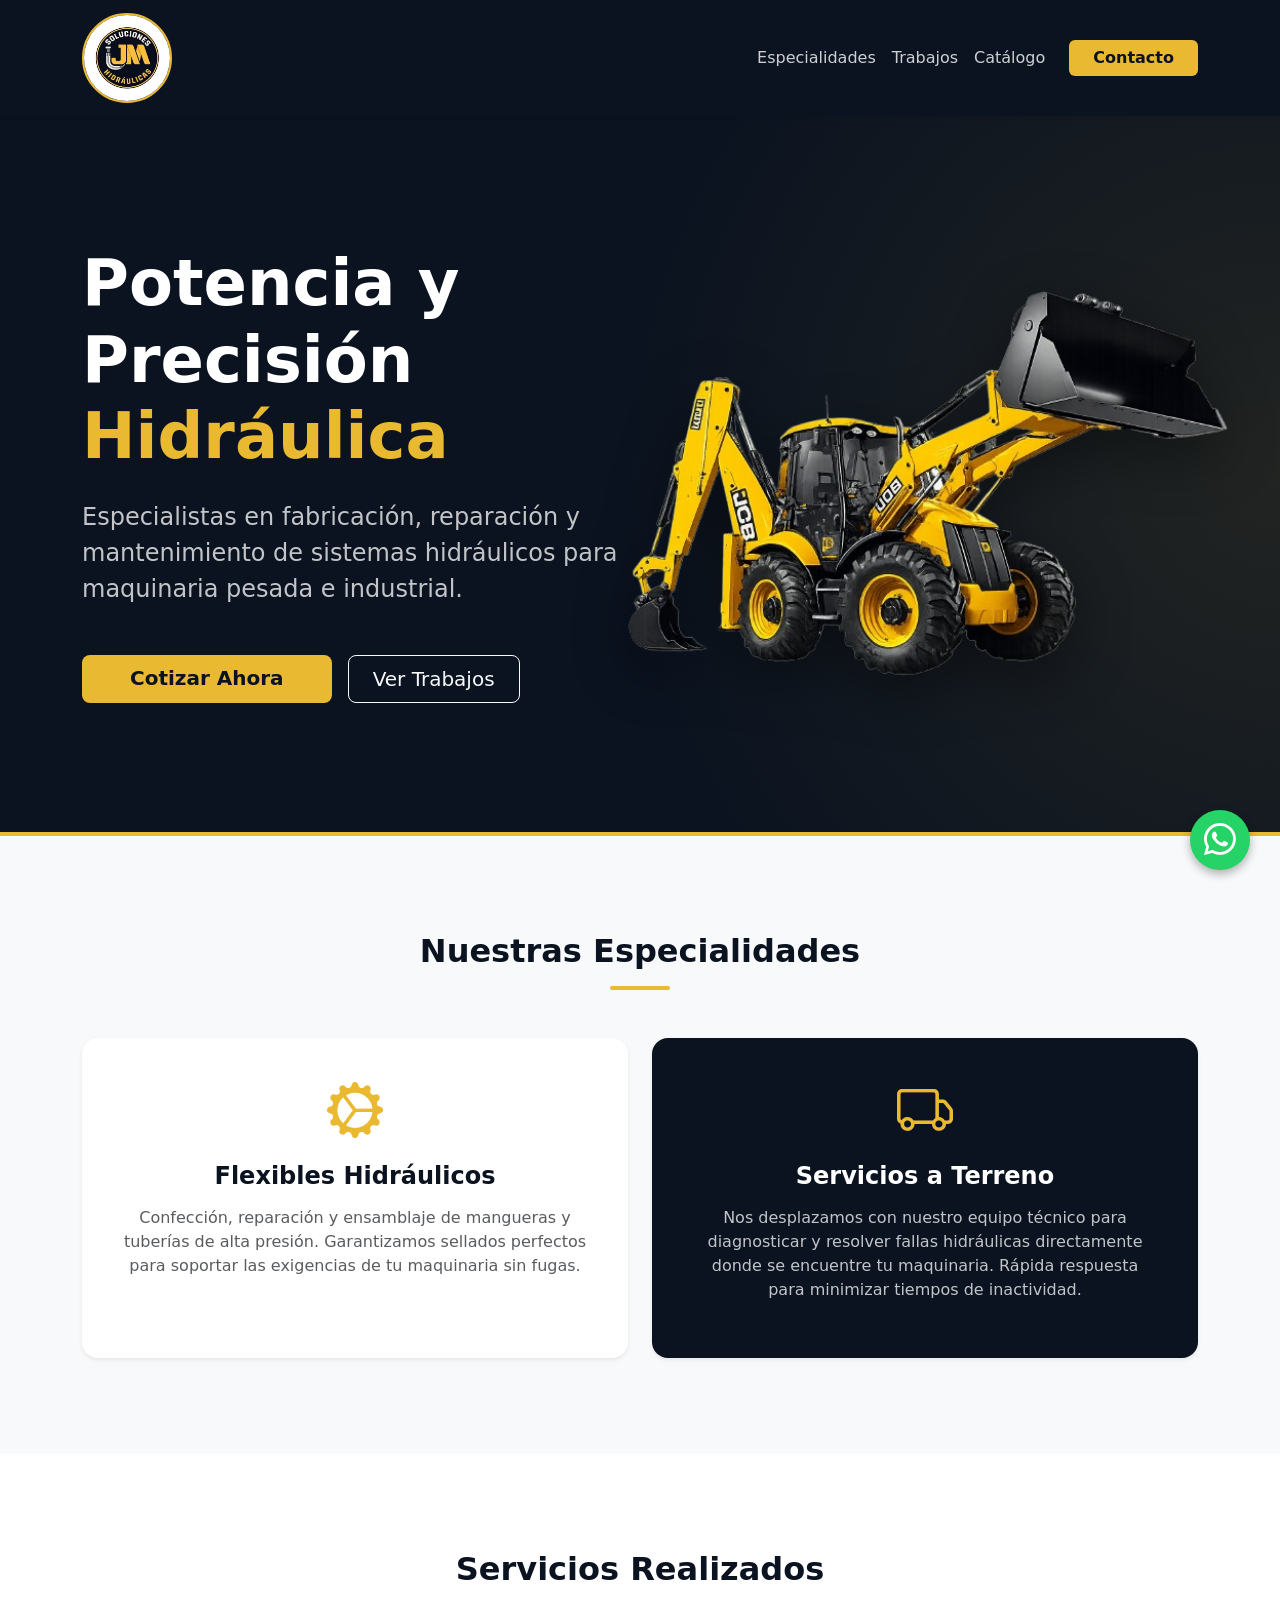
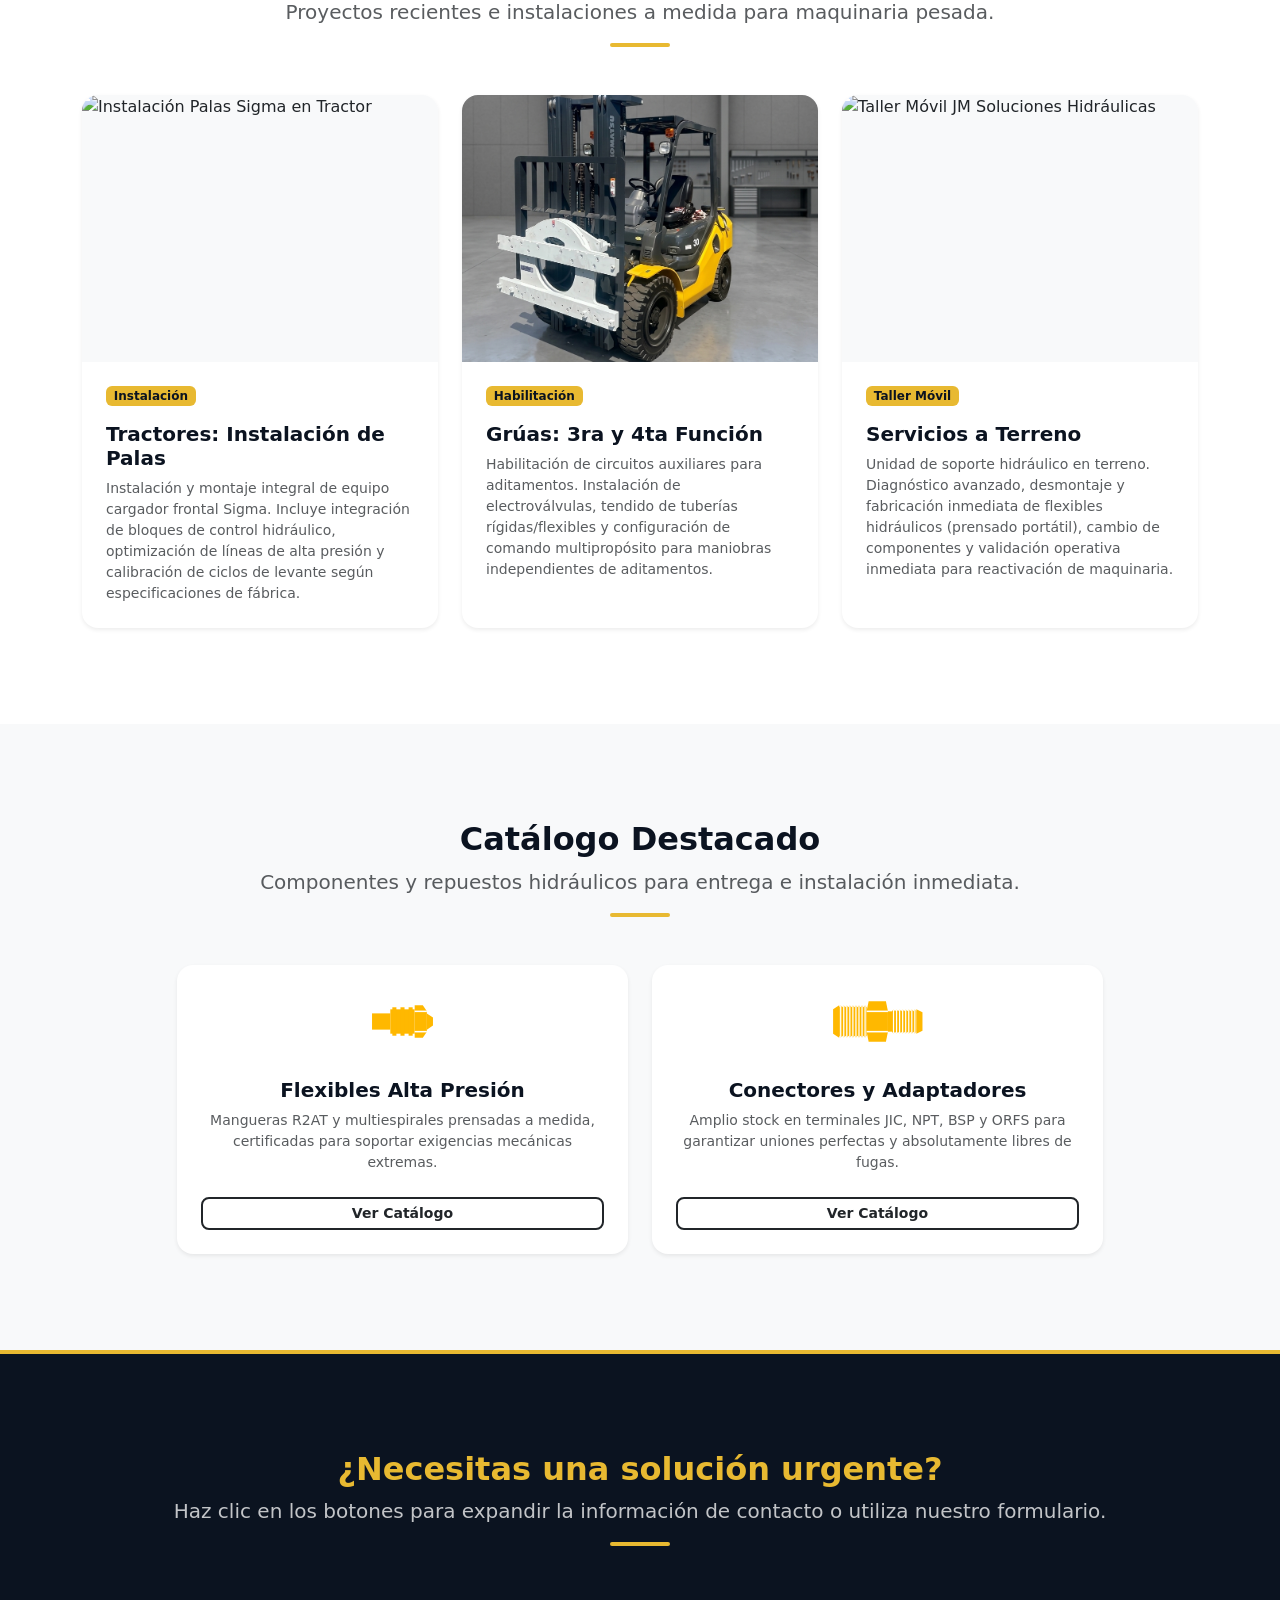
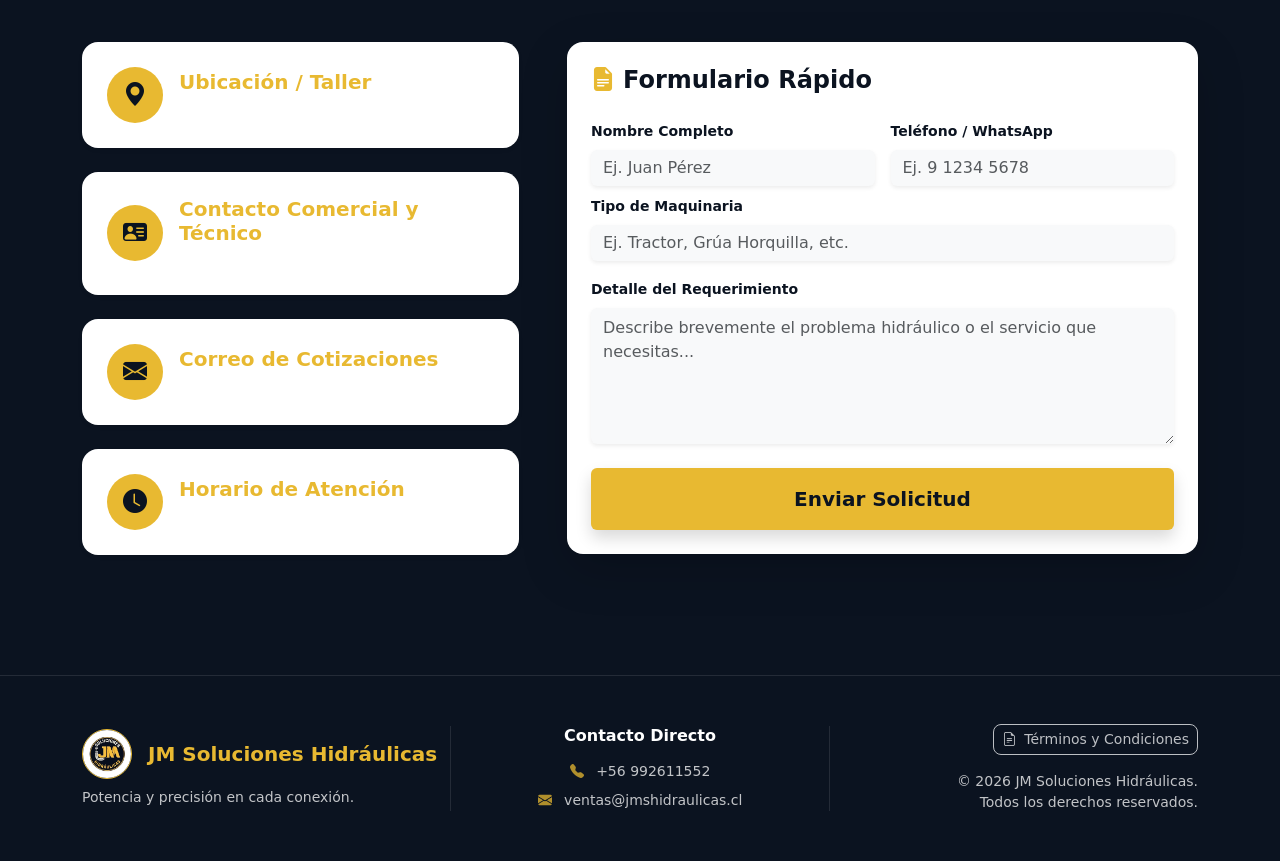
==== index.html @ 1ecbde86 "Add files via upload" ====
<!DOCTYPE html>
<html lang="es">
<head>
    <meta charset="UTF-8">
    <meta name="viewport" content="width=device-width, initial-scale=1.0">
    <title>JM Soluciones Hidráulicas</title>
    
    <meta name="description" content="Expertos en sistemas hidráulicos, maquinaria pesada y adaptaciones en Santiago.">
    
    <link rel="preconnect" href="https://fonts.googleapis.com">
    <link rel="preconnect" href="https://fonts.gstatic.com" crossorigin>
    <link href="https://fonts.googleapis.com/css2?family=Inter:wght@300;400;500;600;700;800&display=swap" rel="stylesheet">
    
    <link href="https://cdn.jsdelivr.net/npm/bootstrap@5.3.3/dist/css/bootstrap.min.css" rel="stylesheet">
    <link rel="stylesheet" href="https://cdn.jsdelivr.net/npm/bootstrap-icons@1.11.3/font/bootstrap-icons.min.css">
    
<link rel="stylesheet" href="css/app.css"></head>
<body class="d-flex flex-column min-vh-100">

    <nav class="navbar navbar-expand-lg navbar-dark bg-navy sticky-top shadow-sm">
        <div class="container">
            <a class="navbar-brand d-flex align-items-center" href="#home">
                <img src="Imagenes/logo.jpeg" alt="Logo JM Soluciones Hidráulicas" width="90" height="90" class="d-inline-block align-text-top rounded-circle border border-2 border-gold">
            </a>
            <button class="navbar-toggler border-0" type="button" data-bs-toggle="collapse" data-bs-target="#navbarNav">
                <span class="navbar-toggler-icon"></span>
            </button>
            <div class="collapse navbar-collapse" id="navbarNav">
                <ul class="navbar-nav ms-auto fw-medium align-items-center">
                    <li class="nav-item"><a class="nav-link nav-hover" href="#flexibles">Especialidades</a></li>
                    <li class="nav-item"><a class="nav-link nav-hover" href="#realizados">Trabajos</a></li>
                    <li class="nav-item"><a class="nav-link nav-hover" href="#catalogo">Catálogo</a></li>
                    <li class="nav-item ms-lg-3"><a class="btn btn-gold fw-bold px-4" href="#contacto">Contacto</a></li>
                </ul>
            </div>
        </div>
    </nav>

    <header class="hero-section text-white d-flex align-items-center" id="home">
        <div class="container text-center text-md-start">
            <div class="row align-items-center">
                <div class="col-md-6 py-5">
                    <h1 class="display-3 fw-bolder mb-4">
                        Potencia y Precisión <br><span class="text-gold">Hidráulica</span>
                    </h1>
                    <p class="lead mb-5 fs-4 opacity-75">
                        Especialistas en fabricación, reparación y mantenimiento de sistemas hidráulicos para maquinaria pesada e industrial.
                    </p>
                    <div class="d-flex gap-3 justify-content-center justify-content-md-start">
                        <a href="#contacto" class="btn btn-gold btn-lg fw-bold px-5">Cotizar Ahora</a>
                        <a href="#realizados" class="btn btn-outline-light btn-lg px-4">Ver Trabajos</a>
                    </div>
                </div>
                <div class="col-md-6 d-none d-md-block text-center mt-4">
                    <img src="Imagenes/heroimg.png" alt="Retroexcavadora JCB" class="img-fluid" style="max-height: 550px; transform: scale(1.15); filter: drop-shadow(0 15px 25px rgba(0,0,0,0.4));">
                </div>
            </div>
        </div>
    </header>

    <section id="flexibles" class="py-5 bg-light">
        <div class="container py-5">
            <div class="text-center mb-5">
                <h2 class="fw-bold text-navy">Nuestras Especialidades</h2>
                <div class="separator mx-auto bg-gold mt-3 mb-4"></div>
            </div>
            
            <div class="row g-4">
                <div class="col-md-6">
                    <div class="card h-100 border-0 shadow-sm service-card p-4 rounded-4">
                        <div class="card-body text-center">
                            <i class="bi bi-gear-wide-connected text-gold display-4 mb-3 d-block"></i>
                            <h3 class="h4 fw-bold text-navy">Flexibles Hidráulicos</h3>
                            <p class="text-muted mt-3">
                                Confección, reparación y ensamblaje de mangueras y tuberías de alta presión. Garantizamos sellados perfectos para soportar las exigencias de tu maquinaria sin fugas.
                            </p>
                        </div>
                    </div>
                </div>

                <div id="terreno" class="col-md-6">
                    <div class="card h-100 border-0 shadow-sm service-card p-4 rounded-4 bg-navy text-white">
                        <div class="card-body text-center">
                            <i class="bi bi-truck text-gold display-4 mb-3 d-block"></i>
                            <h3 class="h4 fw-bold text-white">Servicios a Terreno</h3>
                            <p class="opacity-75 mt-3">
                                Nos desplazamos con nuestro equipo técnico para diagnosticar y resolver fallas hidráulicas directamente donde se encuentre tu maquinaria. Rápida respuesta para minimizar tiempos de inactividad.
                            </p>
                        </div>
                    </div>
                </div>
            </div>
        </div>
    </section>

    <section id="realizados" class="py-5">
        <div class="container py-5">
            <div class="text-center mb-5">
                <h2 class="fw-bold text-navy">Servicios Realizados</h2>
                <p class="text-muted fs-5 mb-0">Proyectos recientes e instalaciones a medida para maquinaria pesada.</p>
                <div class="separator mx-auto bg-gold mt-3 mb-4"></div>
            </div>

            <div class="row g-4">
                <div class="col-lg-4 col-md-6">
                    <div class="card border-0 shadow-sm h-100 project-card overflow-hidden rounded-4">
                        <div class="ratio ratio-4x3 bg-light">
                            <img src="Imagenes/pala-sigma.png" class="card-img-top" alt="Instalación Palas Sigma en Tractor" style="object-fit: cover;">
                        </div>
                        <div class="card-body p-4 d-flex flex-column">
                            <span class="badge bg-gold text-navy mb-3 align-self-start">Instalación</span>
                            <h4 class="fw-bold text-navy h5">Tractores: Instalación de Palas</h4>
                            <p class="text-muted small mb-0">
                                Instalación y montaje integral de equipo cargador frontal Sigma. Incluye integración de bloques de control hidráulico, optimización de líneas de alta presión y calibración de ciclos de levante según especificaciones de fábrica.
                            </p>
                        </div>
                    </div>
                </div>

                <div class="col-lg-4 col-md-6">
                    <div class="card border-0 shadow-sm h-100 project-card overflow-hidden rounded-4">
                        <div class="ratio ratio-4x3 bg-light">
                            <img src="Imagenes/tercera-funcion.png" class="card-img-top" alt="Habilitación 3ra y 4ta función en Grúa Horquilla" style="object-fit: cover;">
                        </div>
                        <div class="card-body p-4 d-flex flex-column">
                            <span class="badge bg-gold text-navy mb-3 align-self-start">Habilitación</span>
                            <h4 class="fw-bold text-navy h5">Grúas: 3ra y 4ta Función</h4>
                            <p class="text-muted small mb-0">
                                Habilitación de circuitos auxiliares para aditamentos. Instalación de electroválvulas, tendido de tuberías rígidas/flexibles y configuración de comando multipropósito para maniobras independientes de aditamentos.
                            </p>
                        </div>
                    </div>
                </div>

                <div class="col-lg-4 col-md-6">
                    <div class="card border-0 shadow-sm h-100 project-card overflow-hidden rounded-4">
                        <div class="ratio ratio-4x3 bg-light">
                            <img src="Imagenes/taller-movil.png" class="card-img-top" alt="Taller Móvil JM Soluciones Hidráulicas" style="object-fit: cover;">
                        </div>
                        <div class="card-body p-4 d-flex flex-column">
                            <span class="badge bg-gold text-navy mb-3 align-self-start">Taller Móvil</span>
                            <h4 class="fw-bold text-navy h5">Servicios a Terreno</h4>
                            <p class="text-muted small mb-0">
                                Unidad de soporte hidráulico en terreno. Diagnóstico avanzado, desmontaje y fabricación inmediata de flexibles hidráulicos (prensado portátil), cambio de componentes y validación operativa inmediata para reactivación de maquinaria.
                            </p>
                        </div>
                    </div>
                </div>
            </div>
        </div>
    </section>

    <section id="catalogo" class="py-5 bg-light">
        <div class="container py-5">
            <div class="text-center mb-5">
                <h2 class="fw-bold text-navy">Catálogo Destacado</h2>
                <p class="text-muted fs-5 mb-0">Componentes y repuestos hidráulicos para entrega e instalación inmediata.</p>
                <div class="separator mx-auto bg-gold mt-3 mb-4"></div>
            </div>

            <div class="row g-4 justify-content-center">
                
                <div class="col-lg-5 col-md-6">
                    <div class="card h-100 border-0 shadow-sm rounded-4 text-center p-4 d-flex flex-column transition-hover">
                        <div class="mb-4">
                            <svg xmlns="http://www.w3.org/2000/svg" viewBox="0 0 64 64" style="height: 65px; width: auto;" fill="#FFB800">
                                <path d="M2,24 h18 v16 h-18 z" />
                                <path d="M20,20 h24 v24 h-24 z" />
                                <path d="M22,18 h4 v28 h-4 z" />
                                <path d="M30,18 h4 v28 h-4 z" />
                                <path d="M38,18 h4 v28 h-4 z" />
                                <polygon points="44,16 52,16 56,22 56,42 52,48 44,48" />
                                <line x1="56" y1="22" x2="44" y2="22" stroke="#ffffff" stroke-width="1.5" />
                                <line x1="56" y1="42" x2="44" y2="42" stroke="#ffffff" stroke-width="1.5" />
                                <polygon points="56,24 62,28 62,36 56,40" />
                            </svg>
                        </div>
                        <h5 class="fw-bold text-navy">Flexibles Alta Presión</h5>
                        <p class="text-muted small mb-4">Mangueras R2AT y multiespirales prensadas a medida, certificadas para soportar exigencias mecánicas extremas.</p>
                        <a href="mangueras.html" class="btn btn-outline-dark mt-auto btn-sm fw-bold border-2 rounded-3">Ver Catálogo</a>
                    </div>
                </div>

                <div class="col-lg-5 col-md-6">
                    <div class="card h-100 border-0 shadow-sm rounded-4 text-center p-4 d-flex flex-column transition-hover">
                        <div class="mb-4">
                            <svg xmlns="http://www.w3.org/2000/svg" viewBox="0 0 100 64" style="height: 65px; width: auto;" fill="#FFB800">
                                <polygon points="12,16 6,20 6,44 12,48" />
                                <path d="M 12,18 l 1.5,-2 l 1.5,2 l 1.5,-2 l 1.5,2 l 1.5,-2 l 1.5,2 l 1.5,-2 l 1.5,2 l 1.5,-2 l 1.5,2 l 1.5,-2 l 1.5,2 l 1.5,-2 l 1.5,2 l 1.5,-2 l 1.5,2 l 1.5,-2 l 1.5,2 v 28 l -1.5,2 l -1.5,-2 l -1.5,2 l -1.5,-2 l -1.5,2 l -1.5,-2 l -1.5,2 l -1.5,-2 l -1.5,2 l -1.5,-2 l -1.5,2 l -1.5,-2 l -1.5,2 l -1.5,-2 l -1.5,2 l -1.5,-2 l -1.5,2 l -1.5,-2 z" />
                                <path d="M13.5,16 v32 M16.5,16 v32 M19.5,16 v32 M22.5,16 v32 M25.5,16 v32 M28.5,16 v32 M31.5,16 v32 M34.5,16 v32 M37.5,16 v32" stroke="#ffffff" stroke-width="1.2" />
                                <polygon points="41,12 58,12 60,22 39,22" />
                                <polygon points="39,22 60,22 60,42 39,42" />
                                <polygon points="39,42 60,42 58,52 41,52" />
                                <line x1="39" y1="22" x2="60" y2="22" stroke="#ffffff" stroke-width="1.5" />
                                <line x1="39" y1="42" x2="60" y2="42" stroke="#ffffff" stroke-width="1.5" />
                                <rect x="60" y="22" width="4" height="20" />
                                <path d="M 64,22 l 1.5,-2 l 1.5,2 l 1.5,-2 l 1.5,2 l 1.5,-2 l 1.5,2 l 1.5,-2 l 1.5,2 l 1.5,-2 l 1.5,2 l 1.5,-2 l 1.5,2 l 1.5,-2 l 1.5,2 l 1.5,-2 l 1.5,2 v 20 l -1.5,2 l -1.5,-2 l -1.5,2 l -1.5,-2 l -1.5,2 l -1.5,-2 l -1.5,2 l -1.5,-2 l -1.5,2 l -1.5,-2 l -1.5,2 l -1.5,-2 l -1.5,2 l -1.5,-2 l -1.5,2 l -1.5,-2 z" />
                                <path d="M65.5,20 v24 M68.5,20 v24 M71.5,20 v24 M74.5,20 v24 M77.5,20 v24 M80.5,20 v24 M83.5,20 v24 M86.5,20 v24" stroke="#ffffff" stroke-width="1.2" />
                                <polygon points="88,20 94,23 94,41 88,44" />
                            </svg>
                        </div>
                        <h5 class="fw-bold text-navy">Conectores y Adaptadores</h5>
                        <p class="text-muted small mb-4">Amplio stock en terminales JIC, NPT, BSP y ORFS para garantizar uniones perfectas y absolutamente libres de fugas.</p>
                        <a href="mangueras.html" class="btn btn-outline-dark mt-auto btn-sm fw-bold border-2 rounded-3">Ver Catálogo</a>
                    </div>
                </div>

            </div>
        </div>
    </section>

    <section id="contacto" class="py-5 bg-navy text-white" style="border-top: 4px solid var(--jm-gold);">
        <div class="container py-5">
            <div class="text-center mb-5">
                <h2 class="fw-bold text-gold">¿Necesitas una solución urgente?</h2>
                <p class="lead opacity-75">Haz clic en los botones para expandir la información de contacto o utiliza nuestro formulario.</p>
                <div class="separator mx-auto bg-gold mt-3 mb-4"></div>
            </div>

            <div class="row g-5 mt-2 align-items-start">
                
                <div class="col-lg-5">
                    
                    <div class="mb-4">
                        <button class="btn btn-contact w-100 d-flex align-items-center bg-white bg-opacity-5 p-4 rounded-4 border border-white border-opacity-10 shadow-sm" data-bs-toggle="collapse" data-bs-target="#collapseDireccion" aria-expanded="false">
                            <div class="icon-box bg-gold text-navy rounded-circle p-3 me-3 flex-shrink-0">
                                <i class="bi bi-geo-alt-fill fs-4"></i>
                            </div>
                            <div>
                                <h5 class="mb-1 fw-bold text-gold">Ubicación / Taller</h5>
                                <p class="mb-0 opacity-75 small text-white">Haz clic para ver dirección</p>
                            </div>
                        </button>
                        <div class="collapse mt-2" id="collapseDireccion">
                            <div class="card card-body bg-white bg-opacity-10 border-0 rounded-4 p-4 text-white">
                                <p class="mb-0 d-flex align-items-center">
                                    <i class="bi bi-pin-map-fill text-gold me-3 fs-4"></i> 
                                    <span class="fs-5 fw-medium">Américo Vespucio 1838, Quilicura</span>
                                </p>
                            </div>
                        </div>
                    </div>

                    <div class="mb-4">
                        <button class="btn btn-contact w-100 d-flex align-items-center bg-white bg-opacity-5 p-4 rounded-4 border border-white border-opacity-10 shadow-sm" data-bs-toggle="collapse" data-bs-target="#collapsePersonal" aria-expanded="false">
                            <div class="icon-box bg-gold text-navy rounded-circle p-3 me-3 flex-shrink-0">
                                <i class="bi bi-person-vcard-fill fs-4"></i>
                            </div>
                            <div>
                                <h5 class="mb-1 fw-bold text-gold">Contacto Comercial y Técnico</h5>
                                <p class="mb-0 opacity-75 small text-white">Haz clic para ver al equipo</p>
                            </div>
                        </button>
                        <div class="collapse mt-2" id="collapsePersonal">
                            <div class="card card-body bg-white bg-opacity-10 border-0 rounded-4 p-4 text-white">
                                <div class="mb-4">
                                    <h5 class="fw-bold mb-1">José Molina</h5>
                                    <p class="text-gold small mb-2">Gerente General</p>
                                    <p class="mb-0 small"><i class="bi bi-envelope text-gold me-2"></i> josemolina@jmshidraulicas.cl</p>
                                </div>
                                <div class="mb-4">
                                    <h5 class="fw-bold mb-1">Daniel Molina</h5>
                                    <p class="text-gold small mb-2">Gerente Comercial</p>
                                    <p class="mb-0 small"><i class="bi bi-envelope text-gold me-2"></i> danielmolina@jmshidraulicas.cl</p>
                                </div>
                                <div>
                                    <h5 class="fw-bold mb-1">Jesús Rincón</h5>
                                    <p class="text-gold small mb-2">Jefe de Operaciones</p>
                                    <p class="mb-1 small"><i class="bi bi-whatsapp text-gold me-2"></i> +56 940963513</p>
                                    <p class="mb-0 small"><i class="bi bi-envelope text-gold me-2"></i> ventas@jmshidraulicas.cl</p>
                                </div>
                            </div>
                        </div>
                    </div>

                    <div class="mb-4">
                        <button class="btn btn-contact w-100 d-flex align-items-center bg-white bg-opacity-5 p-4 rounded-4 border border-white border-opacity-10 shadow-sm" data-bs-toggle="collapse" data-bs-target="#collapseCorreo" aria-expanded="false">
                            <div class="icon-box bg-gold text-navy rounded-circle p-3 me-3 flex-shrink-0">
                                <i class="bi bi-envelope-fill fs-4"></i>
                            </div>
                            <div>
                                <h5 class="mb-1 fw-bold text-gold">Correo de Cotizaciones</h5>
                                <p class="mb-0 opacity-75 small text-white">Haz clic para ver correo</p>
                            </div>
                        </button>
                        <div class="collapse mt-2" id="collapseCorreo">
                            <div class="card card-body bg-white bg-opacity-10 border-0 rounded-4 p-4 text-white">
                                <p class="mb-0 d-flex align-items-center">
                                    <i class="bi bi-envelope-paper text-gold me-3 fs-4"></i> 
                                    <span class="fs-5 fw-medium">ventas@jmshidraulicas.cl</span>
                                </p>
                            </div>
                        </div>
                    </div>

                    <div class="mb-4">
                        <button class="btn btn-contact w-100 d-flex align-items-center bg-white bg-opacity-5 p-4 rounded-4 border border-white border-opacity-10 shadow-sm" data-bs-toggle="collapse" data-bs-target="#collapseHorario" aria-expanded="false">
                            <div class="icon-box bg-gold text-navy rounded-circle p-3 me-3 flex-shrink-0">
                                <i class="bi bi-clock-fill fs-4"></i>
                            </div>
                            <div>
                                <h5 class="mb-1 fw-bold text-gold">Horario de Atención</h5>
                                <p class="mb-0 opacity-75 small text-white">Haz clic para ver disponibilidad</p>
                            </div>
                        </button>
                        <div class="collapse mt-2" id="collapseHorario">
                            <div class="card card-body bg-white bg-opacity-10 border-0 rounded-4 p-4 text-white">
                                <ul class="list-unstyled mb-0">
                                    <li class="mb-3">
                                        <strong class="text-gold d-block mb-1"><i class="bi bi-calendar3 me-2"></i>Lunes a Jueves:</strong>
                                        <span class="ms-4">08:30 a 17:30 hrs</span>
                                    </li>
                                    <li>
                                        <strong class="text-gold d-block mb-1"><i class="bi bi-calendar-event me-2"></i>Viernes:</strong>
                                        <span class="ms-4">08:30 a 14:00 hrs</span>
                                    </li>
                                </ul>
                            </div>
                        </div>
                    </div>

                </div>

                <div class="col-lg-7">
                    <div class="card bg-white text-dark rounded-4 p-4 border-0 shadow-lg">
                        <h4 class="fw-bold text-navy mb-4"><i class="bi bi-file-earmark-text-fill text-gold me-2"></i>Formulario Rápido</h4>
                        <form id="contactoForm" action="https://formspree.io/f/xlgvagyr" method="POST">
                            <div class="row g-3">
                                <div class="col-md-6 mb-2">
                                    <label class="form-label fw-bold text-navy small">Nombre Completo</label>
                                    <input type="text" name="nombre" class="form-control bg-light border-0 py-2.5 shadow-sm" placeholder="Ej. Juan Pérez" required>
                                </div>
                                <div class="col-md-6 mb-2">
                                    <label class="form-label fw-bold text-navy small">Teléfono / WhatsApp</label>
                                    <input type="tel" name="telefono" class="form-control bg-light border-0 py-2.5 shadow-sm" placeholder="Ej. 9 1234 5678" minlength="8" maxlength="15" title="Ingresa un número de contacto válido" required>
                                </div>
                            </div>
                            <div class="mb-3">
                                <label class="form-label fw-bold text-navy small">Tipo de Maquinaria</label>
                                <input type="text" name="maquinaria" class="form-control bg-light border-0 py-2.5 shadow-sm" placeholder="Ej. Tractor, Grúa Horquilla, etc." required>
                            </div>
                            <div class="mb-4">
                                <label class="form-label fw-bold text-navy small">Detalle del Requerimiento</label>
                                <textarea name="requerimiento" class="form-control bg-light border-0 py-2 shadow-sm" rows="5" placeholder="Describe brevemente el problema hidráulico o el servicio que necesitas..." required></textarea>
                            </div>
                            
                            <button type="submit" class="btn btn-gold w-100 py-3 fw-bold fs-5 shadow mt-auto">Enviar Solicitud</button>
                        </form>
                    </div>
                </div>

            </div>
        </div>
    </section>

    <footer class="bg-navy text-white py-5" style="border-top: 1px solid rgba(255, 255, 255, 0.1); margin-top: auto;">
        <div class="container">
            <div class="row gy-4 align-items-center">
                
                <div class="col-md-4 text-center text-md-start">
                    <div class="d-flex align-items-center justify-content-center justify-content-md-start mb-2">
                        <img src="Imagenes/logo.jpeg" alt="Logo JM Soluciones" width="50" height="50" class="rounded-circle border border-gold me-3">
                        <span class="fw-bold fs-5 text-gold">JM Soluciones Hidráulicas</span>
                    </div>
                    <p class="small opacity-75 mb-0">Potencia y precisión en cada conexión.</p>
                </div>

                <div class="col-md-4 text-center border-start border-end border-light border-opacity-10">
                    <h6 class="fw-bold text-white mb-3">Contacto Directo</h6>
                    <ul class="list-unstyled mb-0 small opacity-75">
                        <li class="mb-2">
                            <i class="bi bi-telephone-fill text-gold me-2"></i> +56 992611552
                        </li>
                        <li>
                            <i class="bi bi-envelope-fill text-gold me-2"></i> ventas@jmshidraulicas.cl
                        </li>
                    </ul>
                </div>

                <div class="col-md-4 text-center text-md-end">
                    <a href="terminos.html" class="btn btn-outline-light btn-sm mb-3 opacity-75" style="border-radius: 8px;">
                        <i class="bi bi-file-earmark-text me-1"></i> Términos y Condiciones
                    </a>
                    <div class="opacity-75 small">
                        &copy; 2026 JM Soluciones Hidráulicas.<br>
                        Todos los derechos reservados.
                    </div>
                </div>

            </div>
        </div>
    </footer>

    <script src="https://cdn.jsdelivr.net/npm/bootstrap@5.3.3/dist/js/bootstrap.bundle.min.js"></script>

    <script src="js/app.js"></script>

</body>
</html>
---- css/app.css ----
/* =========================================
   Variables y Paleta de Colores
========================================= */
:root {
  --jm-navy: #0B1320; /* Azul marino muy oscuro del fondo del logo */
  --jm-gold: #E8B931; /* Amarillo/Dorado de las letras JM */
  --jm-gold-hover: #fcd555;
}

.bg-navy { background-color: var(--jm-navy) !important; }
.text-navy { color: var(--jm-navy) !important; }
.bg-gold { background-color: var(--jm-gold) !important; }
.text-gold { color: var(--jm-gold) !important; }

/* =========================================
   Botones Personalizados
========================================= */
.btn-gold {
  background-color: var(--jm-gold);
  color: var(--jm-navy);
  border: none;
  transition: all 0.3s ease;
}

.btn-gold:hover {
  background-color: var(--jm-gold-hover);
  color: var(--jm-navy);
  transform: translateY(-2px);
  box-shadow: 0 4px 12px rgba(232, 185, 49, 0.3);
}

/* Efecto hover para los botones desplegables de contacto */
.btn-contact {
    text-align: left;
    transition: all 0.3s ease;
    cursor: pointer;
}

.btn-contact:hover {
    background-color: rgba(255, 255, 255, 0.1) !important;
    transform: translateX(5px);
}

.btn-contact, .btn-contact:focus, .btn-contact:active {
    color: inherit;
    outline: none;
    box-shadow: none;
}

/* Botón de WhatsApp Flotante */
.whatsapp-float {
    position: fixed;
    width: 60px;
    height: 60px;
    bottom: 30px;
    right: 30px;
    background-color: #25d366;
    color: #FFF;
    border-radius: 50px;
    text-align: center;
    font-size: 32px;
    box-shadow: 0px 4px 10px rgba(0, 0, 0, 0.3);
    z-index: 1000;
    display: flex;
    align-items: center;
    justify-content: center;
    text-decoration: none;
    transition: all 0.3s ease;
}

.whatsapp-float:hover {
    background-color: #128C7E;
    color: #FFF;
    transform: scale(1.1);
}

/* =========================================
   Navegación y Hero Section
========================================= */
.nav-hover {
  color: rgba(255, 255, 255, 0.8) !important;
  transition: color 0.3s ease;
  position: relative;
}
.nav-hover:hover {
  color: var(--jm-gold) !important;
}

.hero-section {
  background-color: var(--jm-navy);
  background-image: radial-gradient(circle at right center, rgba(232,185,49,0.1) 0%, transparent 50%);
  min-height: 80vh;
  border-bottom: 4px solid var(--jm-gold);
}

/* =========================================
   Tarjetas, Animaciones y Detalles
========================================= */
.service-card, .project-card {
  transition: all 0.3s cubic-bezier(0.4, 0, 0.2, 1);
  cursor: default;
}

.service-card:hover, .project-card:hover {
  transform: translateY(-8px);
}

/* Efecto hover para las tarjetas del catálogo SVG */
.transition-hover { 
    transition: transform 0.3s; 
} 

.transition-hover:hover { 
    transform: translateY(-10px); 
}

.border-gold { border-color: var(--jm-gold) !important; }
.separator { height: 4px; width: 60px; border-radius: 2px; }
.icon-box { width: 56px; height: 56px; display: flex; align-items: center; justify-content: center; }
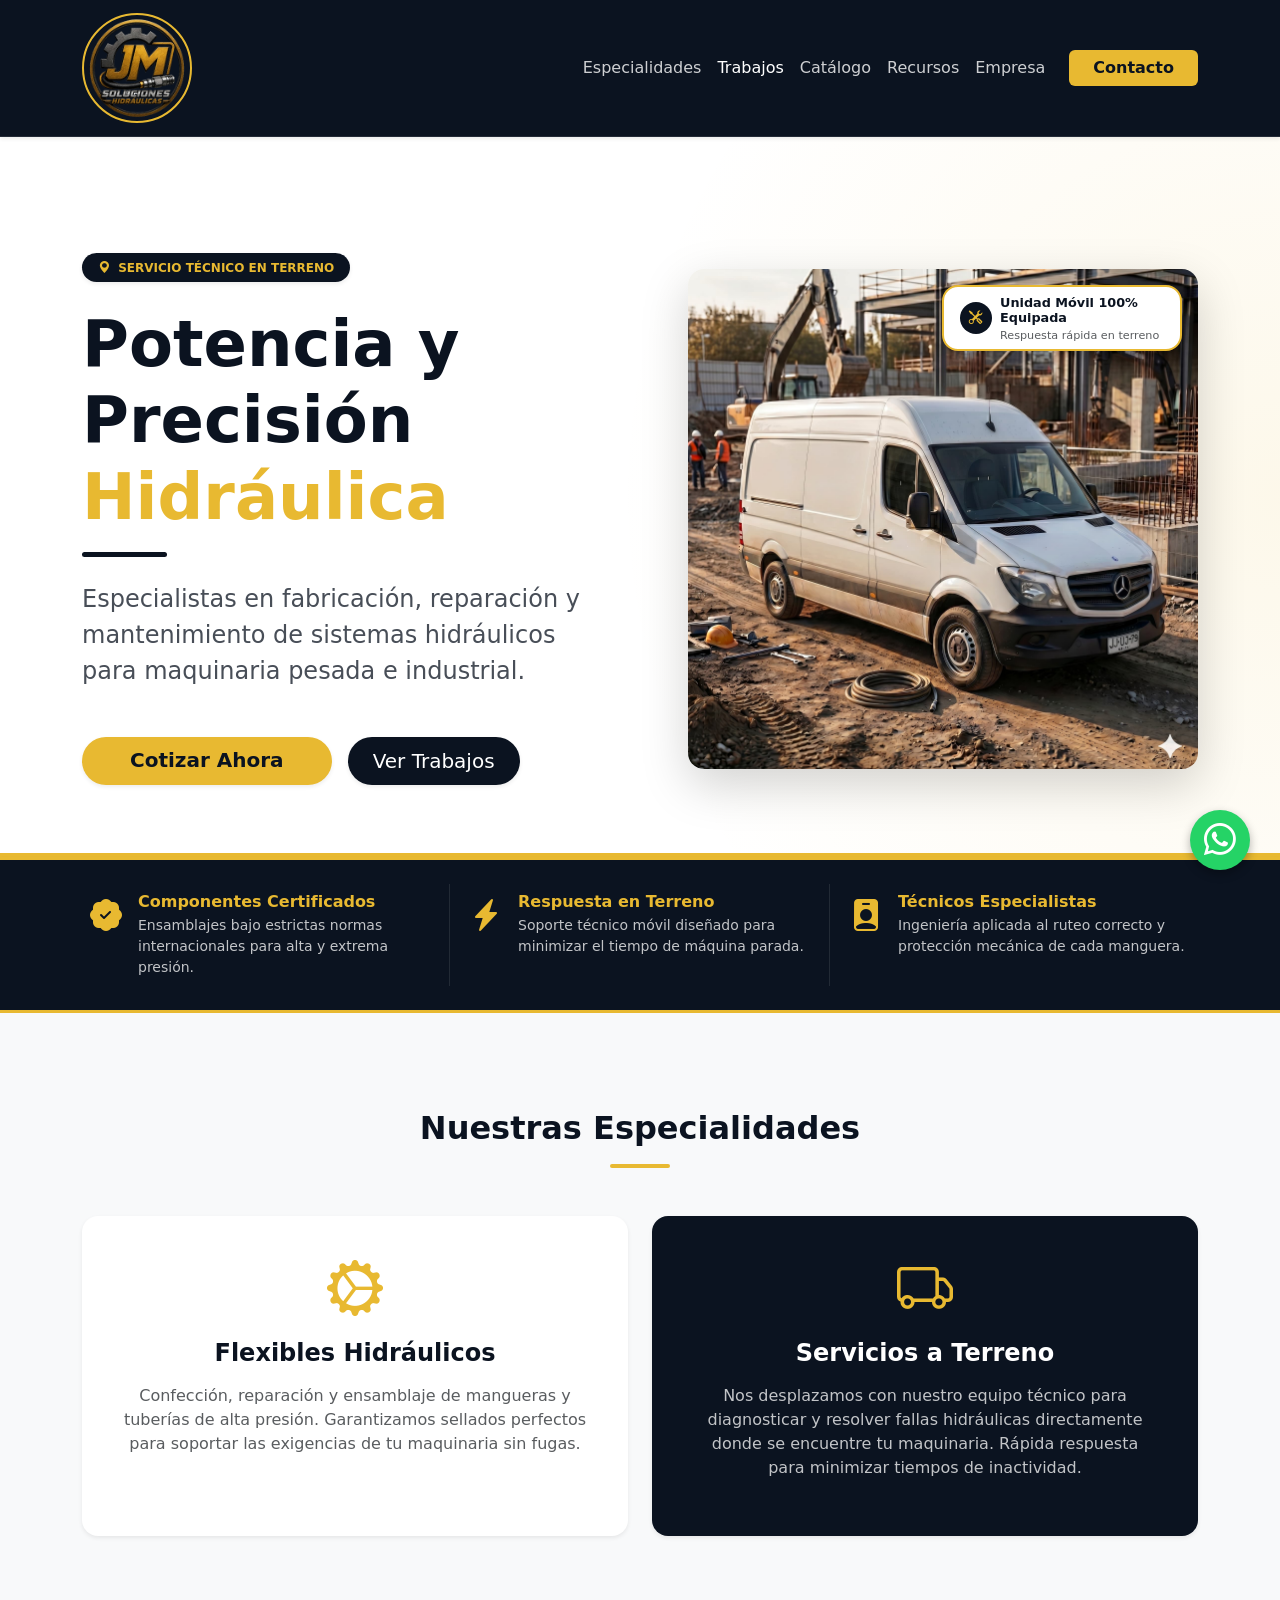
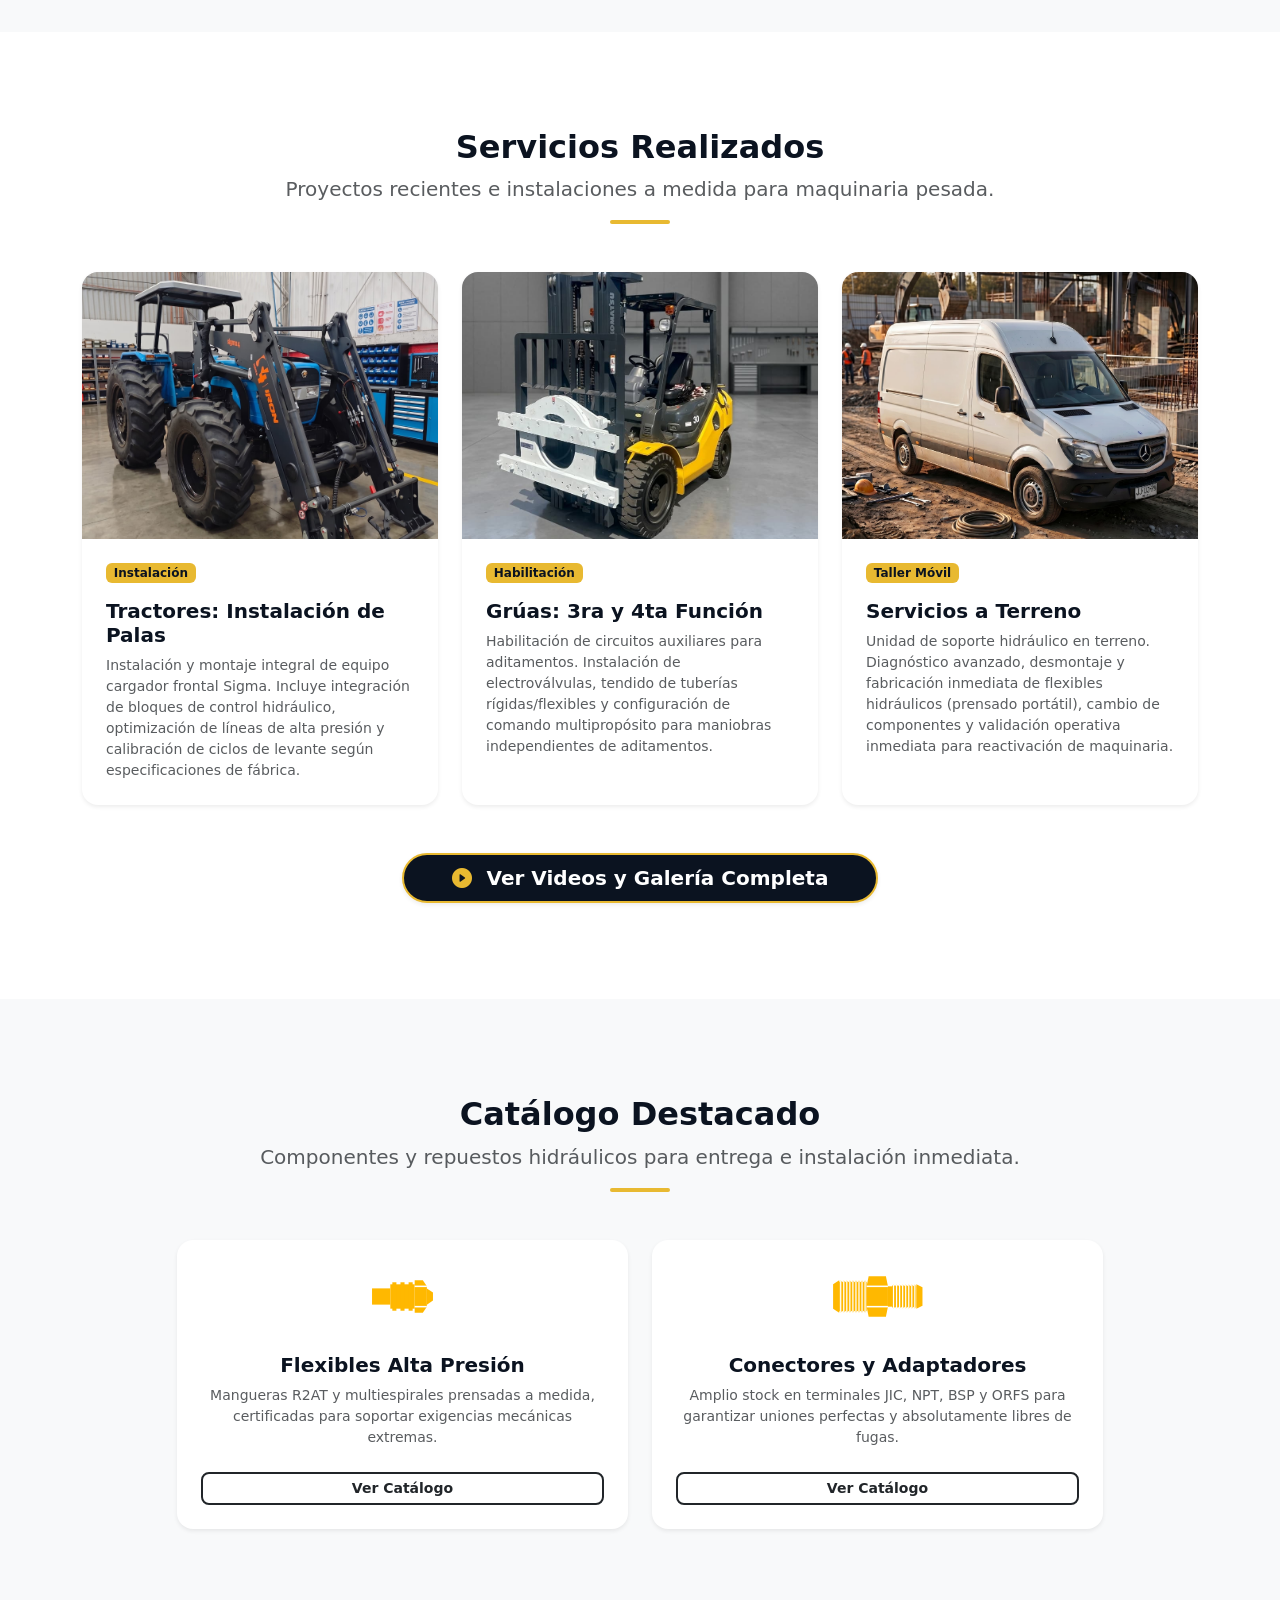
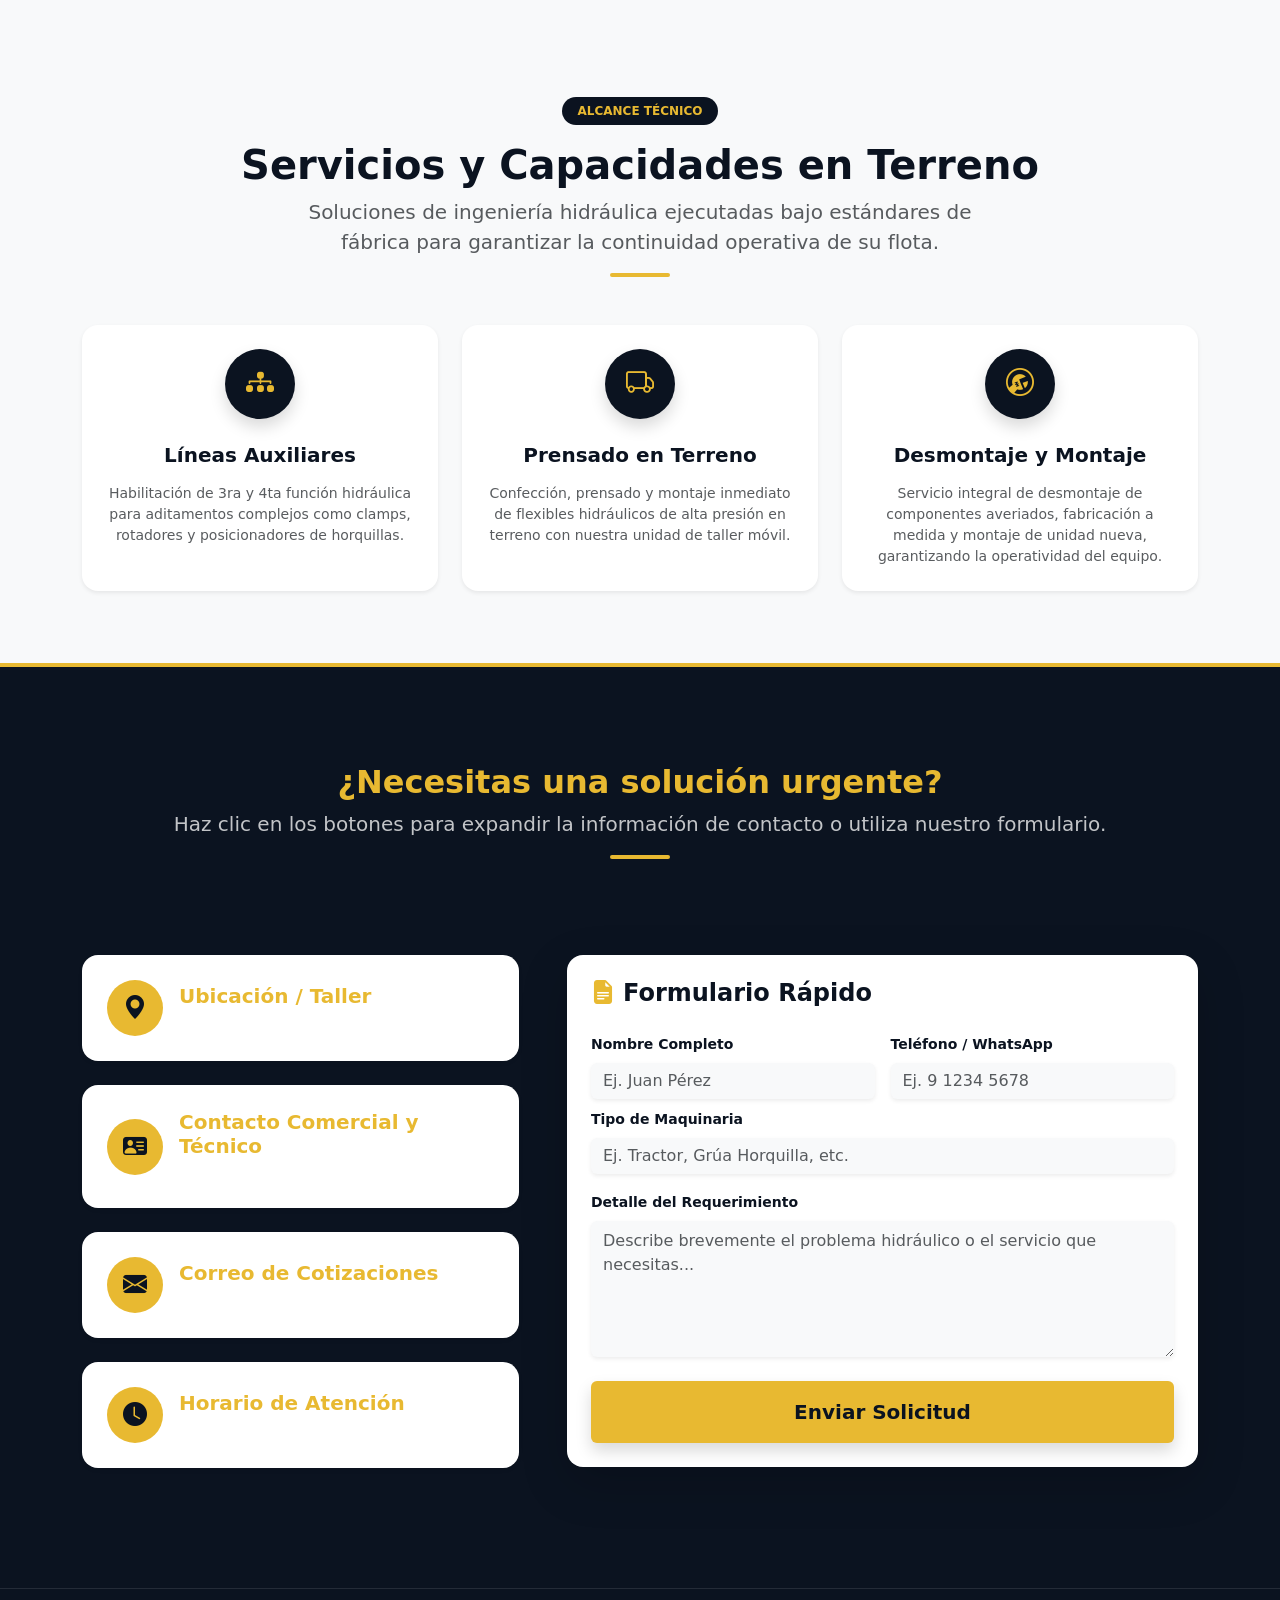
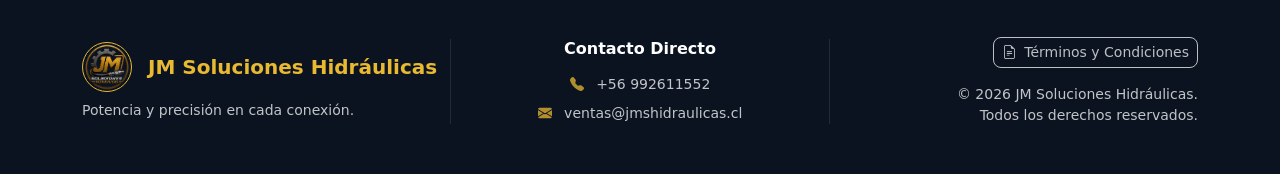
==== commit e3d96fc2: "Add files via upload" ====
--- a/index.html
+++ b/index.html
@@ -17,10 +17,9 @@
 <link rel="stylesheet" href="css/app.css"></head>
 <body class="d-flex flex-column min-vh-100">
 
-    <nav class="navbar navbar-expand-lg navbar-dark bg-navy sticky-top shadow-sm">
-        <div class="container">
+<nav class="navbar navbar-expand-lg navbar-dark bg-navy sticky-top shadow-sm" style="border-bottom: 1px solid rgba(255, 255, 255, 0.1);">        <div class="container">
             <a class="navbar-brand d-flex align-items-center" href="#home">
-                <img src="Imagenes/logo.jpeg" alt="Logo JM Soluciones Hidráulicas" width="90" height="90" class="d-inline-block align-text-top rounded-circle border border-2 border-gold">
+                <img src="Imagenes/logo_nuevo-removebg-preview.png" alt="Logo JM Soluciones Hidráulicas" width="110" height="110" class="d-inline-block align-text-top rounded-circle border border-2 border-gold">
             </a>
             <button class="navbar-toggler border-0" type="button" data-bs-toggle="collapse" data-bs-target="#navbarNav">
                 <span class="navbar-toggler-icon"></span>
@@ -28,36 +27,130 @@
             <div class="collapse navbar-collapse" id="navbarNav">
                 <ul class="navbar-nav ms-auto fw-medium align-items-center">
                     <li class="nav-item"><a class="nav-link nav-hover" href="#flexibles">Especialidades</a></li>
-                    <li class="nav-item"><a class="nav-link nav-hover" href="#realizados">Trabajos</a></li>
-                    <li class="nav-item"><a class="nav-link nav-hover" href="#catalogo">Catálogo</a></li>
+                    <li class="nav-item"><a class="nav-link text-white" href="portafolio.html">Trabajos</a></li>
+                    <li class="nav-item"><a class="nav-link nav-hover" href="mangueras.html">Catálogo</a></li>
+                    <li class="nav-item"><a class="nav-link nav-hover" href="recursos.html">Recursos</a></li>
+                    <li class="nav-item"><a class="nav-link nav-hover" href="nosotros.html">Empresa</a></li>
                     <li class="nav-item ms-lg-3"><a class="btn btn-gold fw-bold px-4" href="#contacto">Contacto</a></li>
                 </ul>
             </div>
         </div>
     </nav>
 
-    <header class="hero-section text-white d-flex align-items-center" id="home">
-        <div class="container text-center text-md-start">
-            <div class="row align-items-center">
-                <div class="col-md-6 py-5">
-                    <h1 class="display-3 fw-bolder mb-4">
+<header class="hero-section bg-white d-flex align-items-center" id="home" style="min-height: 80vh; border-bottom: 4px solid var(--jm-gold);">
+        <div class="container text-center text-md-start py-5 mt-lg-5">
+            <div class="row align-items-center g-5">
+                
+                <!-- Columna Izquierda: Texto y Botones -->
+                <div class="col-lg-6">
+                    <span class="badge bg-navy text-gold px-3 py-2 rounded-pill fw-bold text-uppercase tracking-wider small mb-4 shadow-sm">
+                        <i class="bi bi-geo-alt-fill me-1"></i> Servicio Técnico en Terreno
+                    </span>
+                    
+                    <h1 class="display-3 fw-bolder mb-3 text-navy">
                         Potencia y Precisión <br><span class="text-gold">Hidráulica</span>
                     </h1>
-                    <p class="lead mb-5 fs-4 opacity-75">
+                    
+                    <!-- NUEVO: Línea de acento Navy para darle peso y estructura -->
+                    <div class="bg-navy mb-4 mx-auto mx-md-0" style="width: 85px; height: 5px; border-radius: 3px;"></div>
+                    
+                    <!-- NUEVO: Texto en azul Navy semi-transparente y un poco más grueso -->
+                    <p class="lead mb-5 fs-4 text-navy opacity-75 fw-medium">
                         Especialistas en fabricación, reparación y mantenimiento de sistemas hidráulicos para maquinaria pesada e industrial.
                     </p>
-                    <div class="d-flex gap-3 justify-content-center justify-content-md-start">
-                        <a href="#contacto" class="btn btn-gold btn-lg fw-bold px-5">Cotizar Ahora</a>
-                        <a href="#realizados" class="btn btn-outline-light btn-lg px-4">Ver Trabajos</a>
-                    </div>
-                </div>
-                <div class="col-md-6 d-none d-md-block text-center mt-4">
-                    <img src="Imagenes/heroimg.png" alt="Retroexcavadora JCB" class="img-fluid" style="max-height: 550px; transform: scale(1.15); filter: drop-shadow(0 15px 25px rgba(0,0,0,0.4));">
-                </div>
+                    
+                    <div class="d-flex flex-column flex-sm-row gap-3 justify-content-center justify-content-md-start">
+                        <a href="#contacto" class="btn btn-gold btn-lg fw-bold px-5 rounded-pill shadow-sm transition-hover text-navy">Cotizar Ahora</a>
+                        
+                        <!-- NUEVO: Botón secundario en azul Navy sólido para anclar el diseño -->
+                        <a href="#realizados" class="btn bg-navy text-white btn-lg px-4 rounded-pill shadow-sm transition-hover">Ver Trabajos</a>
+                    </div>
+                </div>
+
+                <!-- Columna Derecha: Imagen del Taller Móvil -->
+                <div class="col-lg-6 d-none d-lg-block">
+                    <div class="position-relative ms-lg-4">
+                        
+                        <!-- Aquí pones el nombre de tu foto final -->
+                        <img src="Imagenes/Taller_sin_logo.jpg" alt="Unidad Móvil JM Soluciones" class="img-fluid rounded-4 shadow-lg" style="max-height: 500px; object-fit: cover; width: 100%;">
+                        
+                        <!-- Tarjeta flotante ultra compacta (Mantenida arriba a la derecha) -->
+                        <div class="position-absolute top-0 end-0 m-3 bg-white p-2 px-3 rounded-4 shadow border border-2 border-gold text-navy" style="z-index: 2; width: auto; max-width: 240px;">
+                            <div class="d-flex align-items-center">
+                                <div class="bg-navy text-gold rounded-circle me-2 d-flex align-items-center justify-content-center" style="width: 32px; height: 32px; flex-shrink: 0;">
+                                    <i class="bi bi-tools" style="font-size: 0.85rem;"></i>
+                                </div>
+                                <div class="text-start">
+                                    <div class="fw-bold" style="font-size: 0.8rem; line-height: 1.2;">Unidad Móvil 100% Equipada</div>
+                                    <div class="text-muted fw-medium mt-1" style="font-size: 0.7rem; line-height: 1;">Respuesta rápida en terreno</div>
+                                </div>
+                            </div>
+                        </div>
+
+                    </div>
+                </div>
+                        <!-- 3. Tarjeta flotante (Mantenida arriba a la derecha) -->
+                        <div class="position-absolute top-0 end-0 m-3 bg-white p-2 px-3 rounded-4 shadow border border-2 border-gold text-navy" style="z-index: 2; width: auto; max-width: 240px;">
+                            <div class="d-flex align-items-center">
+                                <div class="bg-navy text-gold rounded-circle me-2 d-flex align-items-center justify-content-center" style="width: 32px; height: 32px; flex-shrink: 0;">
+                                    <i class="bi bi-tools" style="font-size: 0.85rem;"></i>
+                                </div>
+                                <div class="text-start">
+                                    <div class="fw-bold" style="font-size: 0.8rem; line-height: 1.2;">Unidad Móvil 100% Equipada</div>
+                                    <div class="text-muted fw-medium mt-1" style="font-size: 0.7rem; line-height: 1;">Respuesta rápida en terreno</div>
+                                </div>
+                            </div>
+                        </div>
+
+                    </div>
+                </div>
+
             </div>
         </div>
     </header>
-
+<section class="py-4 bg-navy text-white shadow-sm" style="border-top: 3px solid var(--jm-gold); border-bottom: 3px solid var(--jm-gold);">
+        <div class="container">
+            <div class="row g-4 justify-content-center text-center text-md-start">
+                
+                <div class="col-md-4 border-end border-light border-opacity-10 last-border-none">
+                    <div class="d-flex flex-column flex-md-row align-items-center align-items-md-start p-2">
+                        <div class="text-gold fs-2 mb-3 mb-md-0 me-md-3">
+                            <i class="bi bi-patch-check-fill"></i>
+                        </div>
+                        <div>
+                            <h6 class="fw-bold mb-1 text-gold">Componentes Certificados</h6>
+                            <p class="small opacity-75 mb-0">Ensamblajes bajo estrictas normas internacionales para alta y extrema presión.</p>
+                        </div>
+                    </div>
+                </div>
+
+                <div class="col-md-4 border-end border-light border-opacity-10 last-border-none">
+                    <div class="d-flex flex-column flex-md-row align-items-center align-items-md-start p-2">
+                        <div class="text-gold fs-2 mb-3 mb-md-0 me-md-3">
+                            <i class="bi bi-lightning-charge-fill"></i>
+                        </div>
+                        <div>
+                            <h6 class="fw-bold mb-1 text-gold">Respuesta en Terreno</h6>
+                            <p class="small opacity-75 mb-0">Soporte técnico móvil diseñado para minimizar el tiempo de máquina parada.</p>
+                        </div>
+                    </div>
+                </div>
+
+                <div class="col-md-4">
+                    <div class="d-flex flex-column flex-md-row align-items-center align-items-md-start p-2">
+                        <div class="text-gold fs-2 mb-3 mb-md-0 me-md-3">
+                            <i class="bi bi-person-badge-fill"></i>
+                        </div>
+                        <div>
+                            <h6 class="fw-bold mb-1 text-gold">Técnicos Especialistas</h6>
+                            <p class="small opacity-75 mb-0">Ingeniería aplicada al ruteo correcto y protección mecánica de cada manguera.</p>
+                        </div>
+                    </div>
+                </div>
+
+            </div>
+        </div>
+    </section>
     <section id="flexibles" class="py-5 bg-light">
         <div class="container py-5">
             <div class="text-center mb-5">
@@ -105,7 +198,7 @@
                 <div class="col-lg-4 col-md-6">
                     <div class="card border-0 shadow-sm h-100 project-card overflow-hidden rounded-4">
                         <div class="ratio ratio-4x3 bg-light">
-                            <img src="Imagenes/pala-sigma.png" class="card-img-top" alt="Instalación Palas Sigma en Tractor" style="object-fit: cover;">
+                            <img src="Imagenes/pala-sigma.jpg" class="card-img-top" alt="Instalación Palas Sigma en Tractor" style="object-fit: cover;">
                         </div>
                         <div class="card-body p-4 d-flex flex-column">
                             <span class="badge bg-gold text-navy mb-3 align-self-start">Instalación</span>
@@ -120,7 +213,7 @@
                 <div class="col-lg-4 col-md-6">
                     <div class="card border-0 shadow-sm h-100 project-card overflow-hidden rounded-4">
                         <div class="ratio ratio-4x3 bg-light">
-                            <img src="Imagenes/tercera-funcion.png" class="card-img-top" alt="Habilitación 3ra y 4ta función en Grúa Horquilla" style="object-fit: cover;">
+                            <img src="Imagenes/tercera-funcion.jpg" class="card-img-top" alt="Habilitación 3ra y 4ta función en Grúa Horquilla" style="object-fit: cover;">
                         </div>
                         <div class="card-body p-4 d-flex flex-column">
                             <span class="badge bg-gold text-navy mb-3 align-self-start">Habilitación</span>
@@ -135,7 +228,7 @@
                 <div class="col-lg-4 col-md-6">
                     <div class="card border-0 shadow-sm h-100 project-card overflow-hidden rounded-4">
                         <div class="ratio ratio-4x3 bg-light">
-                            <img src="Imagenes/taller-movil.png" class="card-img-top" alt="Taller Móvil JM Soluciones Hidráulicas" style="object-fit: cover;">
+                            <img src="Imagenes/Taller_sin_logo.jpg" class="card-img-top" alt="Taller Móvil JM Soluciones Hidráulicas" style="object-fit: cover;">
                         </div>
                         <div class="card-body p-4 d-flex flex-column">
                             <span class="badge bg-gold text-navy mb-3 align-self-start">Taller Móvil</span>
@@ -147,6 +240,14 @@
                     </div>
                 </div>
             </div>
+
+            <!-- Botón centrado debajo de las tarjetas -->
+            <div class="text-center mt-5">
+                <a href="portafolio.html" class="btn bg-navy text-white btn-lg px-5 rounded-pill fw-bold shadow-sm transition-hover" style="border: 2px solid var(--jm-gold);">
+                    <i class="bi bi-play-circle-fill text-gold me-2"></i> Ver Videos y Galería Completa
+                </a>
+            </div>
+
         </div>
     </section>
 
@@ -208,6 +309,56 @@
             </div>
         </div>
     </section>
+    <!-- SECCIÓN: SERVICIOS Y CAPACIDADES AMPLIADAS -->
+    <section id="capacidades" class="py-5 bg-light">
+        <div class="container py-4">
+            
+            <div class="text-center mb-5">
+                <span class="badge bg-navy text-gold px-3 py-2 rounded-pill fw-bold text-uppercase tracking-wider small">Alcance Técnico</span>
+                <h2 class="fw-bold text-navy mt-3 display-6">Servicios y Capacidades en Terreno</h2>
+                <p class="text-muted fs-5 mx-auto card-text" style="max-width: 700px;">Soluciones de ingeniería hidráulica ejecutadas bajo estándares de fábrica para garantizar la continuidad operativa de su flota.</p>
+                <div class="separator mx-auto bg-gold mt-3"></div>
+            </div>
+
+            <!-- Grilla ajustada a 3 columnas simétricas -->
+            <div class="row g-4 justify-content-center">
+                
+                <!-- Tarjeta 1: Líneas Auxiliares -->
+                <div class="col-lg-4 col-md-6">
+                    <div class="card border-0 shadow-sm h-100 rounded-4 p-4 text-center transition-hover">
+                        <div class="bg-navy text-gold p-3 rounded-circle mx-auto d-flex align-items-center justify-content-center mb-4 shadow" style="width: 70px; height: 70px;">
+                            <i class="bi bi-diagram-3-fill fs-3"></i>
+                        </div>
+                        <h5 class="fw-bold text-navy mb-3">Líneas Auxiliares</h5>
+                        <p class="text-muted small mb-0">Habilitación de 3ra y 4ta función hidráulica para aditamentos complejos como clamps, rotadores y posicionadores de horquillas.</p>
+                    </div>
+                </div>
+
+                <!-- Tarjeta 2: Prensado In Situ -->
+                <div class="col-lg-4 col-md-6">
+                    <div class="card border-0 shadow-sm h-100 rounded-4 p-4 text-center transition-hover">
+                        <div class="bg-navy text-gold p-3 rounded-circle mx-auto d-flex align-items-center justify-content-center mb-4 shadow" style="width: 70px; height: 70px;">
+                            <i class="bi bi-truck fs-3"></i>
+                        </div>
+                        <h5 class="fw-bold text-navy mb-3">Prensado en Terreno</h5>
+                        <p class="text-muted small mb-0">Confección, prensado y montaje inmediato de flexibles hidráulicos de alta presión en terreno con nuestra unidad de taller móvil.</p>
+                    </div>
+                </div>
+
+                <!-- Tarjeta 3: Desmontaje, Fabricación y Montaje -->
+                <div class="col-lg-4 col-md-6">
+                    <div class="card border-0 shadow-sm h-100 rounded-4 p-4 text-center transition-hover">
+                        <div class="bg-navy text-gold p-3 rounded-circle mx-auto d-flex align-items-center justify-content-center mb-4 shadow" style="width: 70px; height: 70px;">
+                            <i class="bi bi-wrench-adjustable-circle fs-3"></i>
+                        </div>
+                        <h5 class="fw-bold text-navy mb-3">Desmontaje y Montaje</h5>
+                        <p class="text-muted small mb-0">Servicio integral de desmontaje de componentes averiados, fabricación a medida y montaje de unidad nueva, garantizando la operatividad del equipo.</p>
+                    </div>
+                </div>
+
+            </div>
+        </div>
+    </section>
 
     <section id="contacto" class="py-5 bg-navy text-white" style="border-top: 4px solid var(--jm-gold);">
         <div class="container py-5">
@@ -359,7 +510,7 @@
                 
                 <div class="col-md-4 text-center text-md-start">
                     <div class="d-flex align-items-center justify-content-center justify-content-md-start mb-2">
-                        <img src="Imagenes/logo.jpeg" alt="Logo JM Soluciones" width="50" height="50" class="rounded-circle border border-gold me-3">
+                        <img src="Imagenes/logo_nuevo-removebg-preview.png" alt="Logo JM Soluciones" width="50" height="50" class="rounded-circle border border-gold me-3">
                         <span class="fw-bold fs-5 text-gold">JM Soluciones Hidráulicas</span>
                     </div>
                     <p class="small opacity-75 mb-0">Potencia y precisión en cada conexión.</p>
--- a/css/app.css
+++ b/css/app.css
@@ -116,4 +116,33 @@
 
 .border-gold { border-color: var(--jm-gold) !important; }
 .separator { height: 4px; width: 60px; border-radius: 2px; }
-.icon-box { width: 56px; height: 56px; display: flex; align-items: center; justify-content: center; }+.icon-box { width: 56px; height: 56px; display: flex; align-items: center; justify-content: center; }
+
+/* Estilos para el Acordeón FAQ */
+.accordion-button:not(.collapsed) {
+    background-color: #f8f9fa; /* Fondo gris muy claro al abrir */
+    color: #0B1320; /* Texto Navy */
+    box-shadow: inset 0 -1px 0 rgba(0,0,0,.125);
+}
+.accordion-button:focus {
+    box-shadow: none; /* Quita el borde azul genérico de Bootstrap */
+    border-color: rgba(0,0,0,.125);
+}
+.accordion-item {
+    background-color: #ffffff;
+    border: 1px solid rgba(0,0,0,.05) !important;
+}
+section[id] {
+    scroll-margin-top: 110px; 
+}
+
+/* 1. Comportamiento de scroll suave para toda la página */
+html {
+    scroll-behavior: smooth;
+}
+
+/* 2. Ajuste automático para que el menú no tape NINGÚN título */
+/* Ajuste exacto para que el menú no deje exceso de espacio en blanco */
+section[id] {
+    scroll-margin-top: 65px; 
+}
